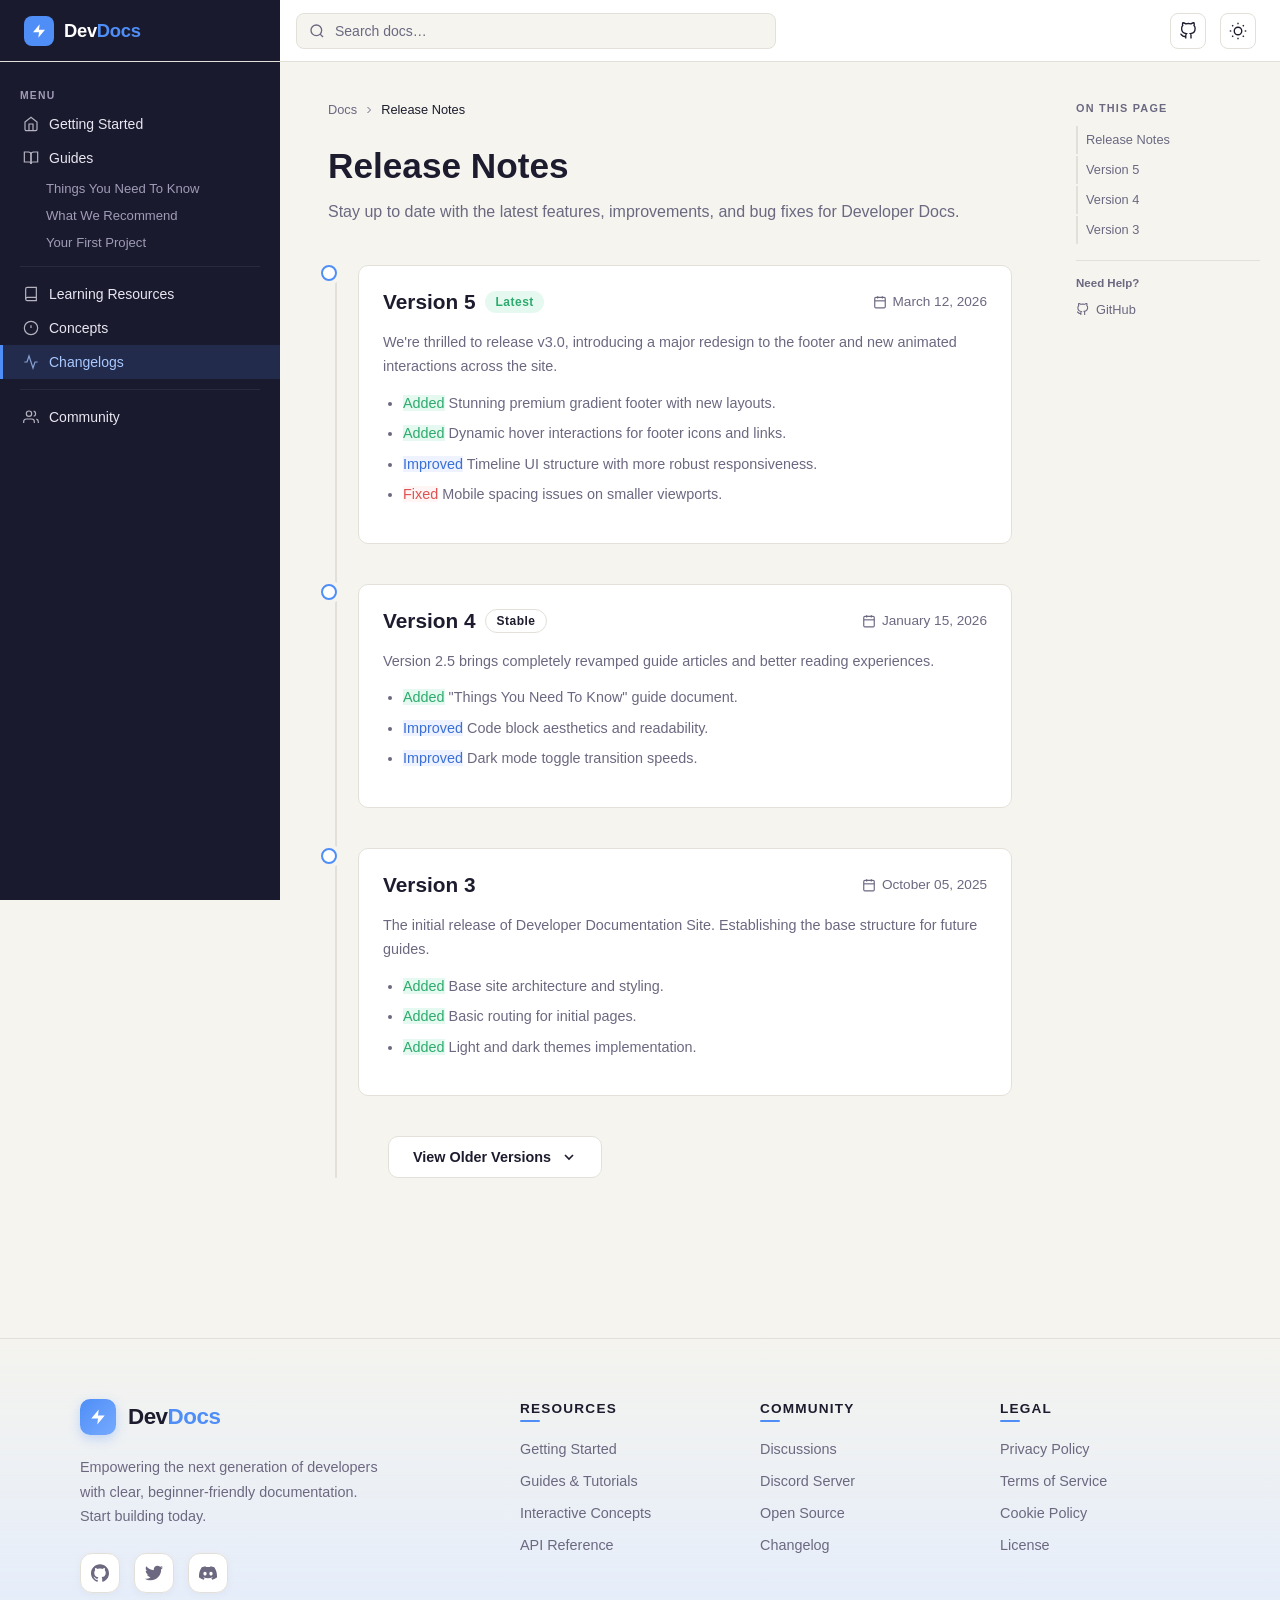
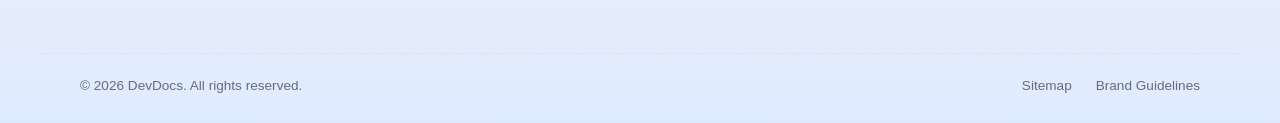
==== HTML/changelog.html @ 73772e93 "changelog, community, sitemap doen" ====
<!DOCTYPE html>
<html lang="en" data-theme="light">

<head>
  <meta charset="UTF-8" />
  <meta name="viewport" content="width=device-width, initial-scale=1.0" />
  <title>Changelogs — DevDocs</title>
  <link rel="stylesheet" href="../CSS/style.css" />
  <style>
    /* Page Specific Styles */
    .changelog-container {
      max-width: 800px;
      margin: 0 auto;
    }

    .changelog-header {
      margin-bottom: 40px;
    }

    .changelog-header h1 {
      font-family: 'Syne', sans-serif;
      font-size: 2.2rem;
      font-weight: 800;
      color: var(--text);
      line-height: 1.2;
      margin-bottom: 12px;
    }

    .changelog-header p {
      font-size: 1rem;
      color: var(--muted);
      line-height: 1.6;
    }

    .timeline {
      position: relative;
      padding-left: 30px;
      margin-top: 30px;
    }

    .timeline::before {
      content: '';
      position: absolute;
      left: 7px;
      top: 10px;
      bottom: 0;
      width: 2px;
      background: var(--border);
      border-radius: 2px;
    }

    .timeline-item {
      position: relative;
      margin-bottom: 40px;
    }

    .timeline-item:last-child {
      margin-bottom: 0;
    }

    .timeline-icon {
      position: absolute;
      left: -37px;
      top: 0;
      width: 16px;
      height: 16px;
      background: var(--surface);
      border: 2px solid var(--accent);
      border-radius: 50%;
      z-index: 1;
      display: grid;
      place-items: center;
      box-shadow: 0 0 0 4px var(--bg);
      transition: all 0.3s ease;
    }

    .timeline-item:hover .timeline-icon {
      background: var(--accent);
      box-shadow: 0 0 0 6px var(--accent-soft);
      transform: scale(1.2);
    }

    .timeline-content {
      background: var(--surface);
      border: 1px solid var(--border);
      border-radius: var(--radius);
      padding: 24px;
      position: relative;
      transition: box-shadow 0.3s ease, border-color 0.3s ease, transform 0.3s ease;
    }

    .timeline-content:hover {
      box-shadow: 0 8px 24px rgba(0, 0, 0, 0.05);
      border-color: var(--accent-soft);
      transform: translateY(-2px);
    }

    .version-header {
      display: flex;
      justify-content: space-between;
      align-items: center;
      margin-bottom: 16px;
      flex-wrap: wrap;
      gap: 12px;
    }

    .version-title {
      font-family: 'Syne', sans-serif;
      font-size: 1.3rem;
      font-weight: 700;
      color: var(--text);
      display: flex;
      align-items: center;
      gap: 10px;
    }

    .version-badge {
      font-family: 'DM Sans', sans-serif;
      background: var(--accent-soft);
      color: var(--accent);
      font-size: 0.75rem;
      font-weight: 700;
      padding: 4px 10px;
      border-radius: 20px;
      letter-spacing: 0.5px;
    }
    
    .timeline-item:first-child .version-badge {
      background: #e6f9f0;
      color: #2dab6e;
    }

    [data-theme="dark"] .timeline-item:first-child .version-badge {
      background: #0a2016;
      color: #3dbb75;
    }

    .version-date {
      font-size: 0.85rem;
      color: var(--muted);
      font-weight: 500;
      display: flex;
      align-items: center;
      gap: 6px;
    }

    .version-date svg {
      width: 14px;
      height: 14px;
      stroke: currentColor;
      fill: none;
      stroke-width: 2;
    }

    .version-body {
      color: var(--muted);
      font-size: 0.9rem;
      line-height: 1.7;
    }

    .version-body p {
      margin-bottom: 12px;
    }

    .version-body p:last-child {
      margin-bottom: 0;
    }

    .version-body ul {
      margin-left: 20px;
      margin-bottom: 12px;
    }

    .version-body li {
      margin-bottom: 6px;
    }

    /* Types of changes */
    .change-type {
      display: inline-block;
      font-size: 0.7rem;
      font-weight: 700;
      text-transform: uppercase;
      letter-spacing: 1px;
      padding: 2px 8px;
      border-radius: 4px;
      margin-right: 8px;
      vertical-align: middle;
    }

    .change-added { background: #e6f9f0; color: #2dab6e; }
    .change-fixed { background: #fff5f5; color: #e05252; }
    .change-improved { background: #eef3ff; color: #3a6fd8; }

    [data-theme="dark"] .change-added { background: #0a2016; color: #3dbb75; }
    [data-theme="dark"] .change-fixed { background: #2a0a0a; color: #e05252; }
    [data-theme="dark"] .change-improved { background: #0a152a; color: #5a8fee; }

    /* Hidden items */
    .hidden-versions {
      display: none;
    }

    .hidden-versions.expanded {
      display: block;
      animation: fadeInDown 0.4s ease forwards;
    }

    @keyframes fadeInDown {
      from { opacity: 0; transform: translateY(-10px); }
      to { opacity: 1; transform: translateY(0); }
    }

    .view-more-container {
      margin-top: 40px;
      margin-left: 30px;
      position: relative;
    }

    .view-more-container::before {
      content: '';
      position: absolute;
      left: -23px;
      top: 0;
      bottom: 50%;
      width: 2px;
      background: dashed 2px var(--border);
      z-index: 0;
    }

    .view-more-btn {
      background: var(--surface);
      border: 1px solid var(--border);
      color: var(--text);
      font-family: 'Syne', sans-serif;
      font-size: 0.9rem;
      font-weight: 700;
      padding: 12px 24px;
      border-radius: var(--radius);
      cursor: pointer;
      display: flex;
      align-items: center;
      gap: 10px;
      transition: all 0.2s ease;
      position: relative;
      z-index: 1;
    }

    .view-more-btn:hover {
      background: var(--accent-soft);
      border-color: var(--accent);
      color: var(--accent);
    }

    .view-more-btn svg {
      width: 16px;
      height: 16px;
      stroke: currentColor;
      fill: none;
      stroke-width: 2.5;
      transition: transform 0.3s ease;
    }

    .view-more-btn.expanded svg {
      transform: rotate(180deg);
    }
  </style>
</head>

<body>

  <!-- Header -->
  <header>
    <div class="logo-area">
      <div class="logo-icon">
        <svg viewBox="0 0 24 24">
          <path d="M13 2L3 14h9l-1 8 10-12h-9l1-8z" />
        </svg>
      </div>
      <span class="logo-text">Dev<span>Docs</span></span>
    </div>

    <div class="search-wrap">
      <svg viewBox="0 0 24 24" stroke-width="2">
        <circle cx="11" cy="11" r="8" />
        <path d="m21 21-4.35-4.35" />
      </svg>
      <input type="text" placeholder="Search docs…" aria-label="Search documentation" />
    </div>

    <nav class="nav-icons">
      <button class="hamburger" id="hamburger" aria-label="Toggle menu">
        <svg viewBox="0 0 24 24">
          <line x1="3" y1="6" x2="21" y2="6" />
          <line x1="3" y1="12" x2="21" y2="12" />
          <line x1="3" y1="18" x2="21" y2="18" />
        </svg>
      </button>

      <a href="https://github.com/GautamAdhish/Developers-Documentation-Site" aria-label="GitHub" target="_blank">
        <svg viewBox="0 0 24 24">
          <path
            d="M9 19c-5 1.5-5-2.5-7-3m14 6v-3.87a3.37 3.37 0 0 0-.94-2.61c3.14-.35 6.44-1.54 6.44-7A5.44 5.44 0 0 0 20 4.77 5.07 5.07 0 0 0 19.91 1S18.73.65 16 2.48a13.38 13.38 0 0 0-7 0C6.27.65 5.09 1 5.09 1A5.07 5.07 0 0 0 5 4.77a5.44 5.44 0 0 0-1.5 3.78c0 5.42 3.3 6.61 6.44 7A3.37 3.37 0 0 0 9 18.13V22" />
        </svg>
      </a>
      <button id="theme-toggle" aria-label="Toggle dark mode">
        <svg id="icon-sun" viewBox="0 0 24 24">
          <circle cx="12" cy="12" r="5" />
          <line x1="12" y1="1" x2="12" y2="3" />
          <line x1="12" y1="21" x2="12" y2="23" />
          <line x1="4.22" y1="4.22" x2="5.64" y2="5.64" />
          <line x1="18.36" y1="18.36" x2="19.78" y2="19.78" />
          <line x1="1" y1="12" x2="3" y2="12" />
          <line x1="21" y1="12" x2="23" y2="12" />
          <line x1="4.22" y1="19.78" x2="5.64" y2="18.36" />
          <line x1="18.36" y1="5.64" x2="19.78" y2="4.22" />
        </svg>
        <svg id="icon-moon" viewBox="0 0 24 24">
          <path d="M21 12.79A9 9 0 1 1 11.21 3 7 7 0 0 0 21 12.79z" />
        </svg>
      </button>
    </nav>
  </header>

  <!-- Shell -->
  <div class="shell">

    <!-- Left Sidebar -->
    <aside class="left">
      <div class="nav-section">
        <div class="nav-label">Menu</div>

        <a href="../index.html" class="nav-item">
          <svg viewBox="0 0 24 24">
            <path d="M3 9l9-7 9 7v11a2 2 0 0 1-2 2H5a2 2 0 0 1-2-2z" />
            <polyline points="9 22 9 12 15 12 15 22" />
          </svg>
          Getting Started
        </a>

        <a href="#" class="nav-item">
          <svg viewBox="0 0 24 24">
            <path d="M2 3h6a4 4 0 0 1 4 4v14a3 3 0 0 0-3-3H2z" />
            <path d="M22 3h-6a4 4 0 0 0-4 4v14a3 3 0 0 1 3-3h7z" />
          </svg>
          Guides
        </a>
        <div class="nav-sub">
          <a href="things-you-need-to-know.html" class="nav-item">Things You Need To Know</a>
          <a href="what-we-recommend.html" class="nav-item">What We Recommend</a>
          <a href="your-first-project.html" class="nav-item">Your First Project</a>
        </div>

        <div class="nav-divider"></div>

        <a href="#" class="nav-item">
          <svg viewBox="0 0 24 24">
            <path d="M4 19.5A2.5 2.5 0 0 1 6.5 17H20" />
            <path d="M6.5 2H20v20H6.5A2.5 2.5 0 0 1 4 19.5v-15A2.5 2.5 0 0 1 6.5 2z" />
          </svg>
          Learning Resources
        </a>

        <a href="#" class="nav-item">
          <svg viewBox="0 0 24 24">
            <circle cx="12" cy="12" r="10" />
            <line x1="12" y1="8" x2="12" y2="12" />
            <line x1="12" y1="16" x2="12.01" y2="16" />
          </svg>
          Concepts
        </a>

        <a href="changelog.html" class="nav-item active">
          <svg viewBox="0 0 24 24">
            <polyline points="22 12 18 12 15 21 9 3 6 12 2 12" />
          </svg>
          Changelogs
        </a>

        <div class="nav-divider"></div>

        <a href="community.html" class="nav-item">
          <svg viewBox="0 0 24 24">
            <path d="M17 21v-2a4 4 0 0 0-4-4H5a4 4 0 0 0-4 4v2" />
            <circle cx="9" cy="7" r="4" />
            <path d="M23 21v-2a4 4 0 0 0-3-3.87" />
            <path d="M16 3.13a4 4 0 0 1 0 7.75" />
          </svg>
          Community
        </a>
      </div>
    </aside>

    <!-- Main Content -->
    <main>

      <div class="changelog-container">
        <!-- Breadcrumb -->
        <div class="breadcrumb">
          Docs
          <svg viewBox="0 0 24 24">
            <polyline points="9 18 15 12 9 6" />
          </svg>
          <span>Release Notes</span>
        </div>

        <div class="changelog-header" id="release-notes">
          <h1>Release Notes</h1>
          <p>Stay up to date with the latest features, improvements, and bug fixes for Developer Docs.</p>
        </div>

        <div class="timeline">
          <!-- Version 5 -->
          <div class="timeline-item" id="v5">
            <div class="timeline-icon"></div>
            <div class="timeline-content">
              <div class="version-header">
                <div class="version-title">
                  Version 5
                  <span class="version-badge">Latest</span>
                </div>
                <div class="version-date">
                  <svg viewBox="0 0 24 24">
                    <rect x="3" y="4" width="18" height="18" rx="2" ry="2" />
                    <line x1="16" y1="2" x2="16" y2="6" />
                    <line x1="8" y1="2" x2="8" y2="6" />
                    <line x1="3" y1="10" x2="21" y2="10" />
                  </svg>
                  March 12, 2026
                </div>
              </div>
              <div class="version-body">
                <p>We're thrilled to release v3.0, introducing a major redesign to the footer and new animated interactions across the site.</p>
                <ul>
                  <li><span class="change-added">Added</span> Stunning premium gradient footer with new layouts.</li>
                  <li><span class="change-added">Added</span> Dynamic hover interactions for footer icons and links.</li>
                  <li><span class="change-improved">Improved</span> Timeline UI structure with more robust responsiveness.</li>
                  <li><span class="change-fixed">Fixed</span> Mobile spacing issues on smaller viewports.</li>
                </ul>
              </div>
            </div>
          </div>

          <!-- Version 4 -->
          <div class="timeline-item" id="v4">
            <div class="timeline-icon"></div>
            <div class="timeline-content">
              <div class="version-header">
                <div class="version-title">
                  Version 4
                  <span class="version-badge" style="background:var(--surface); border:1px solid var(--border); color:var(--text);">Stable</span>
                </div>
                <div class="version-date">
                  <svg viewBox="0 0 24 24">
                    <rect x="3" y="4" width="18" height="18" rx="2" ry="2" />
                    <line x1="16" y1="2" x2="16" y2="6" />
                    <line x1="8" y1="2" x2="8" y2="6" />
                    <line x1="3" y1="10" x2="21" y2="10" />
                  </svg>
                  January 15, 2026
                </div>
              </div>
              <div class="version-body">
                <p>Version 2.5 brings completely revamped guide articles and better reading experiences.</p>
                <ul>
                  <li><span class="change-added">Added</span> "Things You Need To Know" guide document.</li>
                  <li><span class="change-improved">Improved</span> Code block aesthetics and readability.</li>
                  <li><span class="change-improved">Improved</span> Dark mode toggle transition speeds.</li>
                </ul>
              </div>
            </div>
          </div>

          <!-- Version 3 -->
          <div class="timeline-item" id="v3">
            <div class="timeline-icon"></div>
            <div class="timeline-content">
              <div class="version-header">
                <div class="version-title">
                  Version 3
                </div>
                <div class="version-date">
                  <svg viewBox="0 0 24 24">
                    <rect x="3" y="4" width="18" height="18" rx="2" ry="2" />
                    <line x1="16" y1="2" x2="16" y2="6" />
                    <line x1="8" y1="2" x2="8" y2="6" />
                    <line x1="3" y1="10" x2="21" y2="10" />
                  </svg>
                  October 05, 2025
                </div>
              </div>
              <div class="version-body">
                <p>The initial release of Developer Documentation Site. Establishing the base structure for future guides.</p>
                <ul>
                  <li><span class="change-added">Added</span> Base site architecture and styling.</li>
                  <li><span class="change-added">Added</span> Basic routing for initial pages.</li>
                  <li><span class="change-added">Added</span> Light and dark themes implementation.</li>
                </ul>
              </div>
            </div>
          </div>

          <!-- Hidden Older Versions -->
          <div class="hidden-versions" id="hidden-versions">
            
            <!-- Version 2 -->
            <div class="timeline-item" id="v2">
              <div class="timeline-icon"></div>
              <div class="timeline-content">
                <div class="version-header">
                  <div class="version-title">
                    Version 2
                  </div>
                  <div class="version-date">
                    <svg viewBox="0 0 24 24">
                      <rect x="3" y="4" width="18" height="18" rx="2" ry="2" />
                      <line x1="16" y1="2" x2="16" y2="6" />
                      <line x1="8" y1="2" x2="8" y2="6" />
                      <line x1="3" y1="10" x2="21" y2="10" />
                    </svg>
                    August 20, 2025
                  </div>
                </div>
                <div class="version-body">
                  <p>Closed beta release available to select testers.</p>
                  <ul>
                    <li><span class="change-added">Added</span> Prototype sidebar UI.</li>
                    <li><span class="change-fixed">Fixed</span> Cross-browser compatibility issues.</li>
                  </ul>
                </div>
              </div>
            </div>

            <!-- Version 1 -->
            <div class="timeline-item" id="v1">
              <div class="timeline-icon"></div>
              <div class="timeline-content">
                <div class="version-header">
                  <div class="version-title">
                    Version 1
                  </div>
                  <div class="version-date">
                    <svg viewBox="0 0 24 24">
                      <rect x="3" y="4" width="18" height="18" rx="2" ry="2" />
                      <line x1="16" y1="2" x2="16" y2="6" />
                      <line x1="8" y1="2" x2="8" y2="6" />
                      <line x1="3" y1="10" x2="21" y2="10" />
                    </svg>
                    July 01, 2025
                  </div>
                </div>
                <div class="version-body">
                  <p>Initial proof of concept.</p>
                  <ul>
                    <li><span class="change-added">Added</span> Mockup screens and UI skeleton.</li>
                  </ul>
                </div>
              </div>
            </div>

          </div>

          <!-- View More Button -->
          <div class="view-more-container">
            <button class="view-more-btn" id="view-more-btn">
              View Older Versions
              <svg viewBox="0 0 24 24">
                <polyline points="6 9 12 15 18 9" />
              </svg>
            </button>
          </div>

        </div>
      </div>


    </main>

    <!-- Right Sidebar -->
    <aside class="right">
      <div class="toc-title">On This Page</div>
      <ul class="toc-list">
        <li><a href="#release-notes" class="active">Release Notes</a></li>
        <li><a href="#v5">Version 5</a></li>
        <li><a href="#v4">Version 4</a></li>
        <li><a href="#v3">Version 3</a></li>
      </ul>

      <div class="toc-divider"></div>

      <div class="toc-extra-title">Need Help?</div>
      <a href="https://github.com/GautamAdhish/Developers-Documentation-Site" class="toc-extra-link" target="_blank">
        <svg viewBox="0 0 24 24">
          <path
            d="M9 19c-5 1.5-5-2.5-7-3m14 6v-3.87a3.37 3.37 0 0 0-.94-2.61c3.14-.35 6.44-1.54 6.44-7A5.44 5.44 0 0 0 20 4.77 5.07 5.07 0 0 0 19.91 1S18.73.65 16 2.48a13.38 13.38 0 0 0-7 0C6.27.65 5.09 1 5.09 1A5.07 5.07 0 0 0 5 4.77a5.44 5.44 0 0 0-1.5 3.78c0 5.42 3.3 6.61 6.44 7A3.37 3.37 0 0 0 9 18.13V22" />
        </svg>
        GitHub
      </a>
    </aside>

  </div><!-- end shell -->

  <!-- Premium Footer -->
  <footer class="premium-footer">
    <div class="footer-top">
      <div class="footer-brand">
        <div class="footer-brand-header">
          <div class="logo-icon">
            <svg viewBox="0 0 24 24">
              <path d="M13 2L3 14h9l-1 8 10-12h-9l1-8z" />
            </svg>
          </div>
          <span class="brand-name">Dev<span>Docs</span></span>
        </div>
        <p>Empowering the next generation of developers with clear, beginner-friendly documentation. Start building today.</p>
        <div class="footer-socials">
          <a href="https://github.com/GautamAdhish/Developers-Documentation-Site" aria-label="GitHub" target="_blank">
            <svg viewBox="0 0 24 24">
              <path d="M12 .297c-6.63 0-12 5.373-12 12 0 5.303 3.438 9.8 8.205 11.385.6.113.82-.258.82-.577 0-.285-.01-1.04-.015-2.04-3.338.724-4.042-1.61-4.042-1.61C4.422 18.07 3.633 17.7 3.633 17.7c-1.087-.744.084-.729.084-.729 1.205.084 1.838 1.236 1.838 1.236 1.07 1.835 2.809 1.305 3.495.998.108-.776.417-1.305.76-1.605-2.665-.3-5.466-1.332-5.466-5.93 0-1.31.465-2.38 1.235-3.22-.135-.303-.54-1.523.105-3.176 0 0 1.005-.322 3.3 1.23.96-.267 1.98-.399 3-.405 1.02.006 2.04.138 3 .405 2.28-1.552 3.285-1.23 3.285-1.23.645 1.653.24 2.873.12 3.176.765.84 1.23 1.91 1.23 3.22 0 4.61-2.805 5.625-5.475 5.92.42.36.81 1.096.81 2.22 0 1.606-.015 2.896-.015 3.286 0 .315.21.69.825.57C20.565 22.092 24 17.592 24 12.297c0-6.627-5.373-12-12-12"></path>
            </svg>
          </a>
          <a href="#" aria-label="Twitter">
            <svg viewBox="0 0 24 24">
              <path d="M23.954 4.569c-.885.389-1.83.654-2.825.775 1.014-.611 1.794-1.574 2.163-2.723-.951.555-2.005.959-3.127 1.184-.896-.959-2.173-1.559-3.591-1.559-2.717 0-4.92 2.203-4.92 4.917 0 .39.045.765.127 1.124C7.691 8.094 4.066 6.13 1.64 3.161c-.427.722-.666 1.561-.666 2.475 0 1.71.87 3.213 2.188 4.096-.807-.026-1.566-.248-2.228-.616v.061c0 2.385 1.693 4.374 3.946 4.827-.413.111-.849.171-1.296.171-.314 0-.615-.03-.916-.086.631 1.953 2.445 3.377 4.604 3.417-1.68 1.319-3.809 2.105-6.102 2.105-.39 0-.779-.023-1.17-.067 2.189 1.394 4.768 2.209 7.557 2.209 9.054 0 13.999-7.496 13.999-13.986 0-.209 0-.42-.015-.63.961-.689 1.8-1.56 2.46-2.548l-.047-.02z"></path>
            </svg>
          </a>
          <a href="#" aria-label="Discord">
            <svg viewBox="0 0 24 24">
              <path d="M20.317 4.37a19.791 19.791 0 0 0-4.885-1.515.074.074 0 0 0-.079.037c-.21.375-.444.864-.608 1.25a18.27 18.27 0 0 0-5.487 0 12.64 12.64 0 0 0-.617-1.25.077.077 0 0 0-.079-.037A19.736 19.736 0 0 0 3.677 4.37a.07.07 0 0 0-.032.027C.533 9.046-.32 13.58.099 18.057a.082.082 0 0 0 .031.057 19.9 19.9 0 0 0 5.993 3.03.078.078 0 0 0 .084-.028 14.09 14.09 0 0 0 1.226-1.994.076.076 0 0 0-.041-.106 13.107 13.107 0 0 1-1.872-.892.077.077 0 0 1-.008-.128 10.2 10.2 0 0 0 .372-.292.074.074 0 0 1 .077-.01c3.928 1.793 8.18 1.793 12.062 0a.074.074 0 0 1 .078.01c.12.098.246.198.373.292a.077.077 0 0 1-.006.127 12.299 12.299 0 0 1-1.873.892.077.077 0 0 0-.041.107c.36.698.772 1.362 1.225 1.993a.076.076 0 0 0 .084.028 19.839 19.839 0 0 0 6.002-3.03.077.077 0 0 0 .032-.054c.5-5.177-.838-9.674-3.549-13.66a.061.061 0 0 0-.031-.028zM8.02 15.33c-1.183 0-2.157-1.085-2.157-2.419 0-1.333.956-2.419 2.157-2.419 1.21 0 2.176 1.096 2.157 2.42 0 1.333-.956 2.418-2.157 2.418zm7.975 0c-1.183 0-2.157-1.085-2.157-2.419 0-1.333.955-2.419 2.157-2.419 1.21 0 2.176 1.096 2.157 2.42 0 1.333-.946 2.418-2.157 2.418z"></path>
            </svg>
          </a>
        </div>
      </div>
      
      <div class="footer-column">
        <h4 class="footer-heading">Resources</h4>
        <ul>
          <li><a href="#">Getting Started</a></li>
          <li><a href="#">Guides &amp; Tutorials</a></li>
          <li><a href="#">Interactive Concepts</a></li>
          <li><a href="#">API Reference</a></li>
        </ul>
      </div>
      
      <div class="footer-column">
        <h4 class="footer-heading">Community</h4>
        <ul>
          <li><a href="#">Discussions</a></li>
          <li><a href="#">Discord Server</a></li>
          <li><a href="#">Open Source</a></li>
          <li><a href="#">Changelog</a></li>
        </ul>
      </div>
      
      <div class="footer-column">
        <h4 class="footer-heading">Legal</h4>
        <ul>
          <li><a href="#">Privacy Policy</a></li>
          <li><a href="#">Terms of Service</a></li>
          <li><a href="#">Cookie Policy</a></li>
          <li><a href="#">License</a></li>
        </ul>
      </div>
    </div>
    
    <div class="footer-bottom">
      <p>&copy; 2026 DevDocs. All rights reserved.</p>
      <div class="footer-bottom-links">
        <a href="sitemap.html">Sitemap</a>
        <a href="#">Brand Guidelines</a>
      </div>
    </div>
  </footer>

  <div class="sidebar-overlay" id="sidebar-overlay"></div>

  <script>
    const toggle = document.getElementById('theme-toggle');
    const html = document.documentElement;

    // Load saved preference
    const saved = localStorage.getItem('devdocs-theme');
    if (saved) html.setAttribute('data-theme', saved);

    toggle.addEventListener('click', () => {
      const current = html.getAttribute('data-theme');
      const next = current === 'dark' ? 'light' : 'dark';
      html.setAttribute('data-theme', next);
      localStorage.setItem('devdocs-theme', next);
    });

    // Hamburger sidebar toggle
    const hamburger = document.getElementById('hamburger');
    const sidebar = document.querySelector('aside.left');
    const overlay = document.getElementById('sidebar-overlay');

    hamburger.addEventListener('click', () => {
      sidebar.classList.toggle('open');
      overlay.classList.toggle('active');
    });

    overlay.addEventListener('click', () => {
      sidebar.classList.remove('open');
      overlay.classList.remove('active');
    });

    // View more toggle for changelog
    const viewMoreBtn = document.getElementById('view-more-btn');
    const hiddenVersions = document.getElementById('hidden-versions');

    if (viewMoreBtn && hiddenVersions) {
      viewMoreBtn.addEventListener('click', () => {
        const isExpanded = hiddenVersions.classList.contains('expanded');
        
        if (isExpanded) {
          hiddenVersions.classList.remove('expanded');
          viewMoreBtn.classList.remove('expanded');
          viewMoreBtn.innerHTML = `
            View Older Versions
            <svg viewBox="0 0 24 24">
              <polyline points="6 9 12 15 18 9" />
            </svg>
          `;
        } else {
          hiddenVersions.classList.add('expanded');
          viewMoreBtn.classList.add('expanded');
          viewMoreBtn.innerHTML = `
            Hide Older Versions
            <svg viewBox="0 0 24 24">
              <polyline points="6 9 12 15 18 9" />
            </svg>
          `;
        }
      });
    }

    // Active TOC on scroll
    const sections = document.querySelectorAll('.timeline-item, #release-notes');
    const tocLinks = document.querySelectorAll('.toc-list a');

    function setActiveLink() {
      let currentId = '';

      sections.forEach(section => {
        const sectionTop = section.getBoundingClientRect().top;
        if (sectionTop <= 150) {
          currentId = section.getAttribute('id');
        }
      });

      tocLinks.forEach(link => {
        link.classList.remove('active');
        if (link.getAttribute('href') === `#${currentId}`) {
          link.classList.add('active');
        }
      });
    }

    window.addEventListener('scroll', setActiveLink);
    window.addEventListener('load', setActiveLink);
  </script>

</body>

</html>
---- CSS/style.css ----
/* Reset */
*, *::before, *::after { 
  box-sizing: border-box; margin: 0; padding: 0; 
}

/*-- Light Theme (default) --*/
:root {
  --bg:          #f5f4ef;
  --surface:     #ffffff;
  --sidebar-bg:  #1a1a2e;
  --sidebar-txt: #e8e6f0;
  --sidebar-sub: #a09bb8;
  --accent:      #4f8ef7;
  --accent-soft: #deeaff;
  --accent2:     #f7924f;
  --text:        #1c1c2e;
  --muted:       #6b6880;
  --border:      #e2e0d8;
  --tag-bg:      #eef3ff;
  --tag-txt:     #3a6fd8;
  --radius:      10px;
  --sidebar-w:   280px;
  --right-w:     220px;

  /* theme toggle icon visibility */
  --icon-sun:    block;
  --icon-moon:   none;
}

/* Dark Theme */
[data-theme="dark"] {
  --bg:          #0f0f1a;
  --surface:     #1a1a2e;
  --sidebar-bg:  #0d0d1a;
  --sidebar-txt: #e8e6f0;
  --sidebar-sub: #7a7595;
  --accent:      #4f8ef7;
  --accent-soft: #1a2a4a;
  --accent2:     #f7924f;
  --text:        #e8e6f0;
  --muted:       #8a87a0;
  --border:      #2a2a42;
  --tag-bg:      #1a2a4a;
  --tag-txt:     #7ab0ff;

  --icon-sun:    none;
  --icon-moon:   block;
}

/* Base */
html { 
  scroll-behavior: smooth; 
}

body {
  font-family: 'DM Sans', sans-serif;
  background: var(--bg);
  color: var(--text);
  min-height: 100vh;
  display: flex;
  flex-direction: column;
  transition: background 0.25s, color 0.25s;
}

/* Header */
header {
  position: sticky;
  top: 0;
  z-index: 100;
  background: var(--surface);
  border-bottom: 1px solid var(--border);
  display: grid;
  grid-template-columns: var(--sidebar-w) 1fr auto;
  align-items: center;
  gap: 16px;
  padding: 0 24px 0 0;
  height: 62px;
  transition: background 0.25s, border-color 0.25s;
}

.logo-area {
  background: var(--sidebar-bg);
  height: 100%;
  display: flex;
  align-items: center;
  padding: 0 24px;
  gap: 10px;
  transition: background 0.25s;
}

.logo-icon {
  width: 30px;
  height: 30px;
  background: var(--accent);
  border-radius: 8px;
  display: grid;
  place-items: center;
}

.logo-icon svg { 
  width: 16px; height: 16px; fill: white; 
}

.logo-text {
  font-family: 'Syne', sans-serif;
  font-weight: 800;
  font-size: 1.15rem;
  color: white;
  letter-spacing: -0.3px;
}

.logo-text span { 
  color: var(--accent); 
}

/* Search */
.search-wrap {
  position: relative;
  max-width: 480px;
}

.search-wrap svg {
  position: absolute;
  left: 13px;
  top: 50%;
  transform: translateY(-50%);
  width: 16px;
  height: 16px;
  stroke: var(--muted);
  fill: none;
}

.search-wrap input {
  width: 100%;
  padding: 9px 16px 9px 38px;
  border: 1.5px solid var(--border);
  border-radius: 8px;
  font-family: 'DM Sans', sans-serif;
  font-size: 0.875rem;
  background: var(--bg);
  color: var(--text);
  outline: none;
  transition: border-color 0.2s, background 0.25s, color 0.25s;
}

.search-wrap input:focus  { 
  border-color: var(--accent); 
  background: var(--surface); 
}

.search-wrap input::placeholder { 
  color: var(--muted); 
}

/* Nav icons */
.nav-icons {
  display: flex;
  align-items: center;
  gap: 14px;
}

.nav-icons a {
  display: grid;
  place-items: center;
  width: 36px;
  height: 36px;
  border-radius: 8px;
  border: 1.5px solid var(--border);
  color: var(--text);
  text-decoration: none;
  transition: background 0.2s, border-color 0.2s;
  cursor: pointer;
  background: transparent;
}

.nav-icons a:hover { 
  background: var(--accent-soft); 
  border-color: var(--accent); 
}
.nav-icons svg { 
  width: 18px; 
  height: 18px; 
  fill: none; stroke: 
  currentColor; stroke-width: 1.8; 
}

/* Theme toggle button */
#theme-toggle {
  display: grid;
  place-items: center;
  width: 36px;
  height: 36px;
  border-radius: 8px;
  border: 1.5px solid var(--border);
  color: var(--text);
  background: transparent;
  cursor: pointer;
  transition: background 0.2s, border-color 0.2s;
  padding: 0;
}

#theme-toggle:hover { 
  background: var(--accent-soft); border-color: var(--accent); 
}
#theme-toggle svg   { 
  width: 18px; 
  height: 18px; 
  fill: none; 
  stroke: currentColor; 
  stroke-width: 1.8;
 }

#icon-sun  { 
  display: var(--icon-sun); 
}

#icon-moon { 
  display: var(--icon-moon); 
}

/* Layout Shell */
.shell {
  display: grid;
  grid-template-columns: var(--sidebar-w) 1fr var(--right-w);
  flex: 1;
  min-height: 0;
}

/* Left Sidebar */
aside.left {
  background: var(--sidebar-bg);
  min-height: calc(100vh - 62px);
  padding: 28px 0;
  position: sticky;
  top: 62px;
  height: calc(100vh - 62px);
  overflow-y: auto;
  transition: background 0.25s;
}

aside.left::-webkit-scrollbar { 
  width: 4px; 
}

aside.left::-webkit-scrollbar-thumb { 
  background: #3a3a5c; border-radius: 4px; 
}

.nav-section { 
  margin-bottom: 8px; 
}

.nav-label {
  font-family: 'Syne', sans-serif;
  font-size: 0.65rem;
  font-weight: 700;
  letter-spacing: 1.2px;
  text-transform: uppercase;
  color: var(--sidebar-sub);
  padding: 0 20px 6px;
}

.nav-item {
  display: flex;
  align-items: center;
  gap: 10px;
  padding: 9px 20px;
  color: var(--sidebar-txt);
  text-decoration: none;
  font-size: 0.875rem;
  font-weight: 400;
  border-left: 3px solid transparent;
  transition: background 0.15s, border-color 0.15s, color 0.15s;
}

.nav-item:hover {
  background: rgba(255,255,255,0.06);
  color: white;
}

.nav-item.active {
  background: rgba(79,142,247,0.15);
  border-left-color: var(--accent);
  color: #a8c8ff;
  font-weight: 500;
}

.nav-item svg {
  width: 16px;
  height: 16px;
  stroke: currentColor;
  fill: none;
  stroke-width: 1.8;
  flex-shrink: 0;
  opacity: 0.75;
}

.nav-sub { 
  padding-left: 46px; 
}

.nav-sub .nav-item {
  font-size: 0.82rem;
  color: var(--sidebar-sub);
  padding: 6px 20px 6px 0;
  border-left: none;
}

.nav-sub .nav-item:hover  { 
  color: var(--sidebar-txt); 
  background: none; 
}

.nav-sub .nav-item.active { 
  color: var(--accent); 
  background: none; 
  font-weight: 500; 
}

.nav-divider {
  height: 1px;
  background: rgba(255,255,255,0.07);
  margin: 10px 20px;
}

/* Main Content */
main {
  padding: 40px 48px 80px;
  min-width: 0;
}

.breadcrumb {
  display: flex;
  align-items: center;
  gap: 6px;
  font-size: 0.8rem;
  color: var(--muted);
  margin-bottom: 28px;
}

.breadcrumb span { 
  color: var(--text); 
  font-weight: 500; 
}

.breadcrumb svg  { 
  width: 12px; 
  height: 12px; 
  stroke: currentColor; 
  fill: none; 
  stroke-width: 2; 
}

/* Content blocks */
.content-block {
  background: var(--surface);
  border: 1px solid var(--border);
  border-radius: var(--radius);
  padding: 24px 28px;
  margin-bottom: 12px;
  transition: box-shadow 0.2s, background 0.25s, border-color 0.25s;
}

.content-block:hover { 
  box-shadow: 0 4px 20px rgba(0,0,0,0.08); 
}

.block-header {
  display: flex;
  align-items: center;
  gap: 12px;
  margin-bottom: 14px;
}

.block-icon {
  width: 38px;
  height: 38px;
  border-radius: 9px;
  display: grid;
  place-items: center;
  flex-shrink: 0;
}

.block-icon svg { 
  width: 18px; 
  height: 18px; 
  stroke: currentColor; 
  fill: none; 
  stroke-width: 1.8; 
}

.icon-blue   { 
  background: var(--accent-soft); 
  color: var(--accent); 
}
.icon-orange { 
  background: #fff0e6; 
  color: var(--accent2); 
}

.icon-green  { 
  background: #e6f9f0; 
  color: #2dab6e; 
}

 /* [] denote attribute selector which selects any attribute with the name "dark" */
[data-theme="dark"] .icon-orange { 
  background: #2a1a0a; 
} 
[data-theme="dark"] .icon-green  { 
  background: #0a2016; 
}

.block-title {
  font-family: 'Syne', sans-serif;
  font-size: 1.05rem;
  font-weight: 700;
  color: var(--text);
}

.block-body {
  font-size: 0.875rem;
  line-height: 1.75;
  color: var(--muted);
}

.block-body p + p { margin-top: 10px; }

.block-tags {
  display: flex;
  flex-wrap: wrap;
  gap: 6px;
  margin-top: 16px;
}

.tag {
  font-size: 0.75rem;
  font-weight: 500;
  padding: 3px 10px;
  border-radius: 20px;
  background: var(--tag-bg);
  color: var(--tag-txt);
  transition: background 0.25s, color 0.25s;
}

.tag.green  { background: #e6f9f0; color: #1d8a55; }
.tag.orange { background: #fff0e6; color: #c06820; }

[data-theme="dark"] .tag.green  { 
  background: #0a2016; color: #3dbb75; 
}

[data-theme="dark"] .tag.orange { 
  background: #2a1a0a; color: #e8924f; 
}

.block-link {
  display: inline-flex;
  align-items: center;
  gap: 6px;
  margin-top: 16px;
  font-size: 0.82rem;
  font-weight: 600;
  color: var(--accent);
  text-decoration: none;
  transition: gap 0.15s;
}

.block-link:hover { 
  gap: 10px; 
}

.block-link svg { 
  width: 14px; 
  height: 14px; 
  stroke: currentColor; 
  fill: none; 
  stroke-width: 2.5; 
}

/* Hero */
.hero {
  background: var(--accent-soft);
  border: 1px solid var(--border);
  border-left: 4px solid var(--accent);
  border-radius: var(--radius);
  padding: 28px 32px;
  margin-bottom: 32px;
  transition: background 0.25s, border-color 0.25s;
}

[data-theme="dark"] .hero {
  background: #1a2a4a;
}

.hero-eyebrow {
  font-size: 0.72rem;
  font-weight: 600;
  letter-spacing: 1.2px;
  text-transform: uppercase;
  color: var(--accent);
  margin-bottom: 10px;
}

.hero h1 {
  font-family: 'Syne', sans-serif;
  font-size: 1.5rem;
  font-weight: 700;
  color: var(--text);
  line-height: 1.3;
  margin-bottom: 10px;
}

.hero p {
  font-size: 0.875rem;
  color: var(--muted);
  line-height: 1.7;
  max-width: 520px;
}

.hero-cta {
  display: inline-flex;
  align-items: center;
  gap: 8px;
  margin-top: 18px;
  background: var(--accent);
  color: white;
  padding: 9px 18px;
  border-radius: 8px;
  font-size: 0.85rem;
  font-weight: 600;
  text-decoration: none;
  transition: background 0.2s;
}

.hero-cta:hover { 
  background: #3a7ae8; 
}

.hero-cta svg   { 
  width: 14px; 
  height: 14px; 
  stroke: currentColor; 
  fill: none; 
  stroke-width: 2.5; 
}

/* Section headings */
.section-heading {
  font-family: 'Syne', sans-serif;
  font-size: 0.7rem;
  font-weight: 700;
  letter-spacing: 1.3px;
  text-transform: uppercase;
  color: var(--muted);
  margin-bottom: 14px;
  margin-top: 32px;
}

.section-heading:first-of-type { 
  margin-top: 0; 
}

/* Right Sidebar */
aside.right {
  padding: 40px 20px 40px 16px;
  position: sticky;
  top: 62px;
  height: calc(100vh - 62px);
  overflow-y: auto;
}

aside.right::-webkit-scrollbar {
   width: 4px; 
}

aside.right::-webkit-scrollbar-thumb { 
  background: var(--border); 
  border-radius: 4px; 
}

.toc-title {
  font-family: 'Syne', sans-serif;
  font-size: 0.68rem;
  font-weight: 700;
  letter-spacing: 1.2px;
  text-transform: uppercase;
  color: var(--muted);
  margin-bottom: 12px;
}

.toc-list { 
  list-style: none; 
}

.toc-list li + li { 
  margin-top: 2px; 
}

.toc-list a {
  display: block;
  font-size: 0.8rem;
  color: var(--muted);
  text-decoration: none;
  padding: 5px 8px;
  border-left: 2px solid var(--border);
  transition: color 0.15s, border-color 0.15s;
  line-height: 1.4;
}

.toc-list a:hover  { 
  color: var(--accent); 
  border-left-color: var(--accent); 
}

.toc-list a.active { 
  color: var(--accent); 
  border-left-color: var(--accent); 
  font-weight: 500; 
}

.toc-divider { 
  height: 1px; 
  background: var(--border); 
  margin: 16px 0; 
  transition: background 0.25s; 
}

.toc-extra-title {
  font-size: 0.72rem;
  font-weight: 600;
  color: var(--muted);
  margin-bottom: 8px;
}

.toc-extra-link {
  display: flex;
  align-items: center;
  gap: 7px;
  font-size: 0.8rem;
  color: var(--muted);
  text-decoration: none;
  padding: 5px 0;
  transition: color 0.15s;
}

.toc-extra-link:hover { 
  color: var(--accent); 
}

.toc-extra-link svg { 
  width: 13px; 
  height: 13px; 
  stroke: currentColor; 
  fill: none; 
  stroke-width: 2; 
  flex-shrink: 0; 
}

/* Hamburger Button (mobile only) */
.hamburger {
  display: none;
  place-items: center;
  width: 36px;
  height: 36px;
  border-radius: 8px;
  border: 1.5px solid var(--border);
  background: transparent;
  color: var(--text);
  cursor: pointer;
  padding: 0;
  transition: background 0.2s, border-color 0.2s;
  flex-shrink: 0;
}

.hamburger:hover { background: var(--accent-soft); border-color: var(--accent); }
.hamburger svg   { width: 18px; height: 18px; stroke: currentColor; fill: none; stroke-width: 1.8; }

/* Sidebar overlay for mobile */
.sidebar-overlay {
  display: none;
  position: fixed;
  inset: 0;
  background: rgba(0,0,0,0.5);
  z-index: 149;
}

.sidebar-overlay.active { display: block; }

/* Tablet */
@media (max-width: 1024px) {
 
  /* Hide right sidebar */
  aside.right { display: none; }
 
  /* Expand main to fill the space */
  .shell {
    grid-template-columns: var(--sidebar-w) 1fr;
  }
 
  main { padding: 32px 36px 60px; }
}
 
/* ── Small Tablet — 768px ────────────────────────────────── */
@media (max-width: 768px) {
 
  /* Header: logo | search | icons */
  header {
    grid-template-columns: auto 1fr auto;
    padding: 0 16px;
    gap: 10px;
  }
 
  /* Show hamburger */
  .hamburger { display: grid; }
 
  /* Shrink logo area to just icon + text, no full-width bg */
  .logo-area {
    padding: 0 14px;
    background: transparent;
  }
 
  .logo-text { font-size: 1rem; }
 
  /* Left sidebar: hidden off-screen by default on mobile */
  aside.left {
    position: fixed;
    top: 0;
    left: -280px;
    height: 100vh;
    width: 260px;
    z-index: 150;
    transition: left 0.3s ease;
    padding-top: 72px;
  }
 
  /* Sidebar open state toggled by JS */
  aside.left.open { left: 0; }
 
  /* Shell becomes single column */
  .shell {
    grid-template-columns: 1fr;
  }
 
  main { padding: 28px 24px 60px; }
 
  /* Stack hero content */
  .hero { padding: 22px 20px; }
  .hero h1 { font-size: 1.3rem; }
}
 
/* ── Mobile — 480px ──────────────────────────────────────── */
@media (max-width: 480px) {
 
  header { height: 54px; }
  
  /* Show hamburger */
  .hamburger { display: grid; }
  /* Hide search bar text, keep icon visible */
  .search-wrap input { font-size: 0.8rem; padding: 8px 12px 8px 34px; }
 
  main { padding: 20px 16px 48px; }
 
  /* Hero */
  .hero { padding: 18px 16px; }
  .hero h1 { font-size: 1.15rem; }
  .hero p  { font-size: 0.82rem; }
 
  /* Content blocks */
  .content-block { padding: 18px 16px; }
 
  /* Breadcrumb wraps cleanly */
  .breadcrumb { flex-wrap: wrap; font-size: 0.75rem; }
 
  /* Section heading */
  .section-heading { font-size: 0.65rem; }
 
  /* Block header stacks on very small screens */
  .block-header { gap: 10px; }
  .block-title  { font-size: 0.95rem; }
  .block-body   { font-size: 0.835rem; }
}
/* ─────────────────────────────────────────── */
/* ── Community Page — Member Cards          ── */
/* ─────────────────────────────────────────── */

.members-list {
  display: flex;
  flex-direction: column;
  gap: 16px;
  margin-top: 24px;
}

.member-card {
  background: var(--surface);
  border: 1px solid var(--border);
  border-radius: var(--radius);
  padding: 22px 28px;
  display: flex;
  align-items: center;
  gap: 24px;
  transition: box-shadow 0.25s, border-color 0.25s, transform 0.2s;
}

.member-card:hover {
  transform: translateY(-2px);
  box-shadow: 0 8px 24px rgba(0,0,0,0.07);
  border-color: var(--accent);
}

.member-avatar {
  flex-shrink: 0;
  width: 80px;
  height: 80px;
  border-radius: 12px;
  background: var(--accent-soft);
  border: 1px solid var(--border);
  display: grid;
  place-items: center;
  color: var(--accent);
}

[data-theme="dark"] .member-avatar {
  background: var(--accent-soft);
}

.member-avatar svg {
  width: 36px;
  height: 36px;
  stroke: currentColor;
  fill: none;
  stroke-width: 1.5;
}

.member-content {
  flex: 1;
  min-width: 0;
}

.member-content p {
  color: var(--muted);
  font-size: 0.875rem;
  line-height: 1.75;
  margin: 0;
}

.member-name {
  flex-shrink: 0;
  width: 150px;
  font-family: 'Syne', sans-serif;
  font-weight: 700;
  font-size: 1.05rem;
  color: var(--text);
}

@media (max-width: 768px) {
  .member-card {
    flex-direction: column;
    align-items: flex-start;
  }
  .member-name {
    width: auto;
  }
}

/* Premium Footer */
.premium-footer {
  margin-top: 80px;
  padding: 60px 0 30px;
  background: linear-gradient(to bottom, transparent, var(--accent-soft));
  border-top: 1px solid var(--border);
  position: relative;
  overflow: hidden;
}

[data-theme="dark"] .premium-footer {
  background: linear-gradient(to bottom, transparent, rgba(79, 142, 247, 0.05));
}

.footer-top {
  display: grid;
  grid-template-columns: 2fr 1fr 1fr 1fr;
  gap: 40px;
  max-width: 1200px;
  margin: 0 auto;
  padding: 0 40px;
}

.footer-brand {
  display: flex;
  flex-direction: column;
}

.footer-brand-header {
  display: flex;
  align-items: center;
  gap: 12px;
  margin-bottom: 20px;
}

.footer-brand .logo-icon {
  width: 36px;
  height: 36px;
  background: linear-gradient(135deg, var(--accent), #76aaff);
  border-radius: 10px;
  display: grid;
  place-items: center;
  box-shadow: 0 4px 12px rgba(79, 142, 247, 0.3);
  transition: transform 0.3s ease;
}

.footer-brand:hover .logo-icon {
  transform: rotate(-10deg) scale(1.05);
}

.footer-brand .logo-icon svg { width: 18px; height: 18px; fill: white; }

.footer-brand .brand-name {
  font-family: 'Syne', sans-serif;
  font-weight: 800;
  font-size: 1.4rem;
  color: var(--text);
  letter-spacing: -0.5px;
}
.footer-brand .brand-name span { color: var(--accent); }

.footer-brand p {
  font-size: 0.9rem;
  color: var(--muted);
  line-height: 1.7;
  max-width: 300px;
}

.footer-socials {
  display: flex;
  gap: 14px;
  margin-top: 24px;
}

.footer-socials a {
  display: grid;
  place-items: center;
  width: 40px;
  height: 40px;
  border-radius: 12px;
  background: var(--surface);
  border: 1px solid var(--border);
  color: var(--muted);
  box-shadow: 0 2px 8px rgba(0,0,0,0.04);
  transition: all 0.3s cubic-bezier(0.4, 0, 0.2, 1);
  position: relative;
  overflow: hidden;
}

.footer-socials a::before {
  content: '';
  position: absolute;
  inset: 0;
  background: var(--accent);
  opacity: 0;
  transition: opacity 0.3s ease;
  z-index: 0;
}

.footer-socials a:hover {
  transform: translateY(-4px);
  border-color: var(--accent);
  color: white;
  box-shadow: 0 6px 16px rgba(79, 142, 247, 0.2);
}

.footer-socials a:hover::before {
  opacity: 1;
}

.footer-socials svg {
  width: 18px;
  height: 18px;
  fill: currentColor;
  position: relative;
  z-index: 1;
}

.footer-column .footer-heading {
  font-family: 'Syne', sans-serif;
  font-size: 0.85rem;
  font-weight: 800;
  letter-spacing: 1.2px;
  text-transform: uppercase;
  color: var(--text);
  margin-bottom: 24px;
  position: relative;
  display: inline-block;
}

.footer-column .footer-heading::after {
  content: '';
  position: absolute;
  left: 0;
  bottom: -6px;
  width: 20px;
  height: 2px;
  background: var(--accent);
  border-radius: 2px;
  transition: width 0.3s ease;
}

.footer-column:hover .footer-heading::after {
  width: 100%;
}

.footer-column ul {
  list-style: none;
  display: flex;
  flex-direction: column;
  gap: 14px;
  padding: 0;
  margin: 0;
}

.footer-column a {
  text-decoration: none;
  font-size: 0.9rem;
  color: var(--muted);
  transition: all 0.25s ease;
  display: inline-flex;
  align-items: center;
  font-weight: 500;
  position: relative;
}

.footer-column a::before {
  content: '→';
  position: absolute;
  left: -20px;
  opacity: 0;
  color: var(--accent);
  transition: all 0.25s ease;
  font-size: 1.1rem;
}

.footer-column a:hover {
  color: var(--accent);
  transform: translateX(20px);
}

.footer-column a:hover::before {
  opacity: 1;
}

.footer-bottom {
  margin-top: 60px;
  padding: 24px 40px 0;
  border-top: 1px dashed var(--border);
  display: flex;
  justify-content: space-between;
  align-items: center;
  flex-wrap: wrap;
  gap: 20px;
  max-width: 1200px;
  margin-left: auto;
  margin-right: auto;
}

.footer-bottom p {
  font-size: 0.85rem;
  color: var(--muted);
  font-weight: 500;
}

.footer-bottom-links {
  display: flex;
  gap: 24px;
}

.footer-bottom-links a {
  color: var(--muted);
  text-decoration: none;
  font-size: 0.85rem;
  font-weight: 500;
  transition: color 0.2s;
  position: relative;
}

.footer-bottom-links a::after {
  content: '';
  position: absolute;
  left: 0;
  bottom: -2px;
  width: 100%;
  height: 1px;
  background: var(--accent);
  transform: scaleX(0);
  transform-origin: right;
  transition: transform 0.3s ease;
}

.footer-bottom-links a:hover {
  color: var(--text);
}

.footer-bottom-links a:hover::after {
  transform: scaleX(1);
  transform-origin: left;
}

/* Footer Responsive */
@media (max-width: 1024px) {
  .footer-top {
    grid-template-columns: 1fr 1fr;
    gap: 50px;
  }
}

@media (max-width: 600px) {
  .premium-footer {
    padding: 40px 0 20px;
    margin-top: 40px;
  }
  
  .footer-top {
    grid-template-columns: 1fr;
    gap: 40px;
    padding: 0 24px;
  }

  .footer-column a:hover {
    transform: translateX(10px);
  }
  
  .footer-column a::before {
    left: -12px;
  }
  
  .footer-bottom {
    flex-direction: column;
    text-align: center;
    justify-content: center;
    padding: 20px 24px 0;
    margin-top: 40px;
  }
}
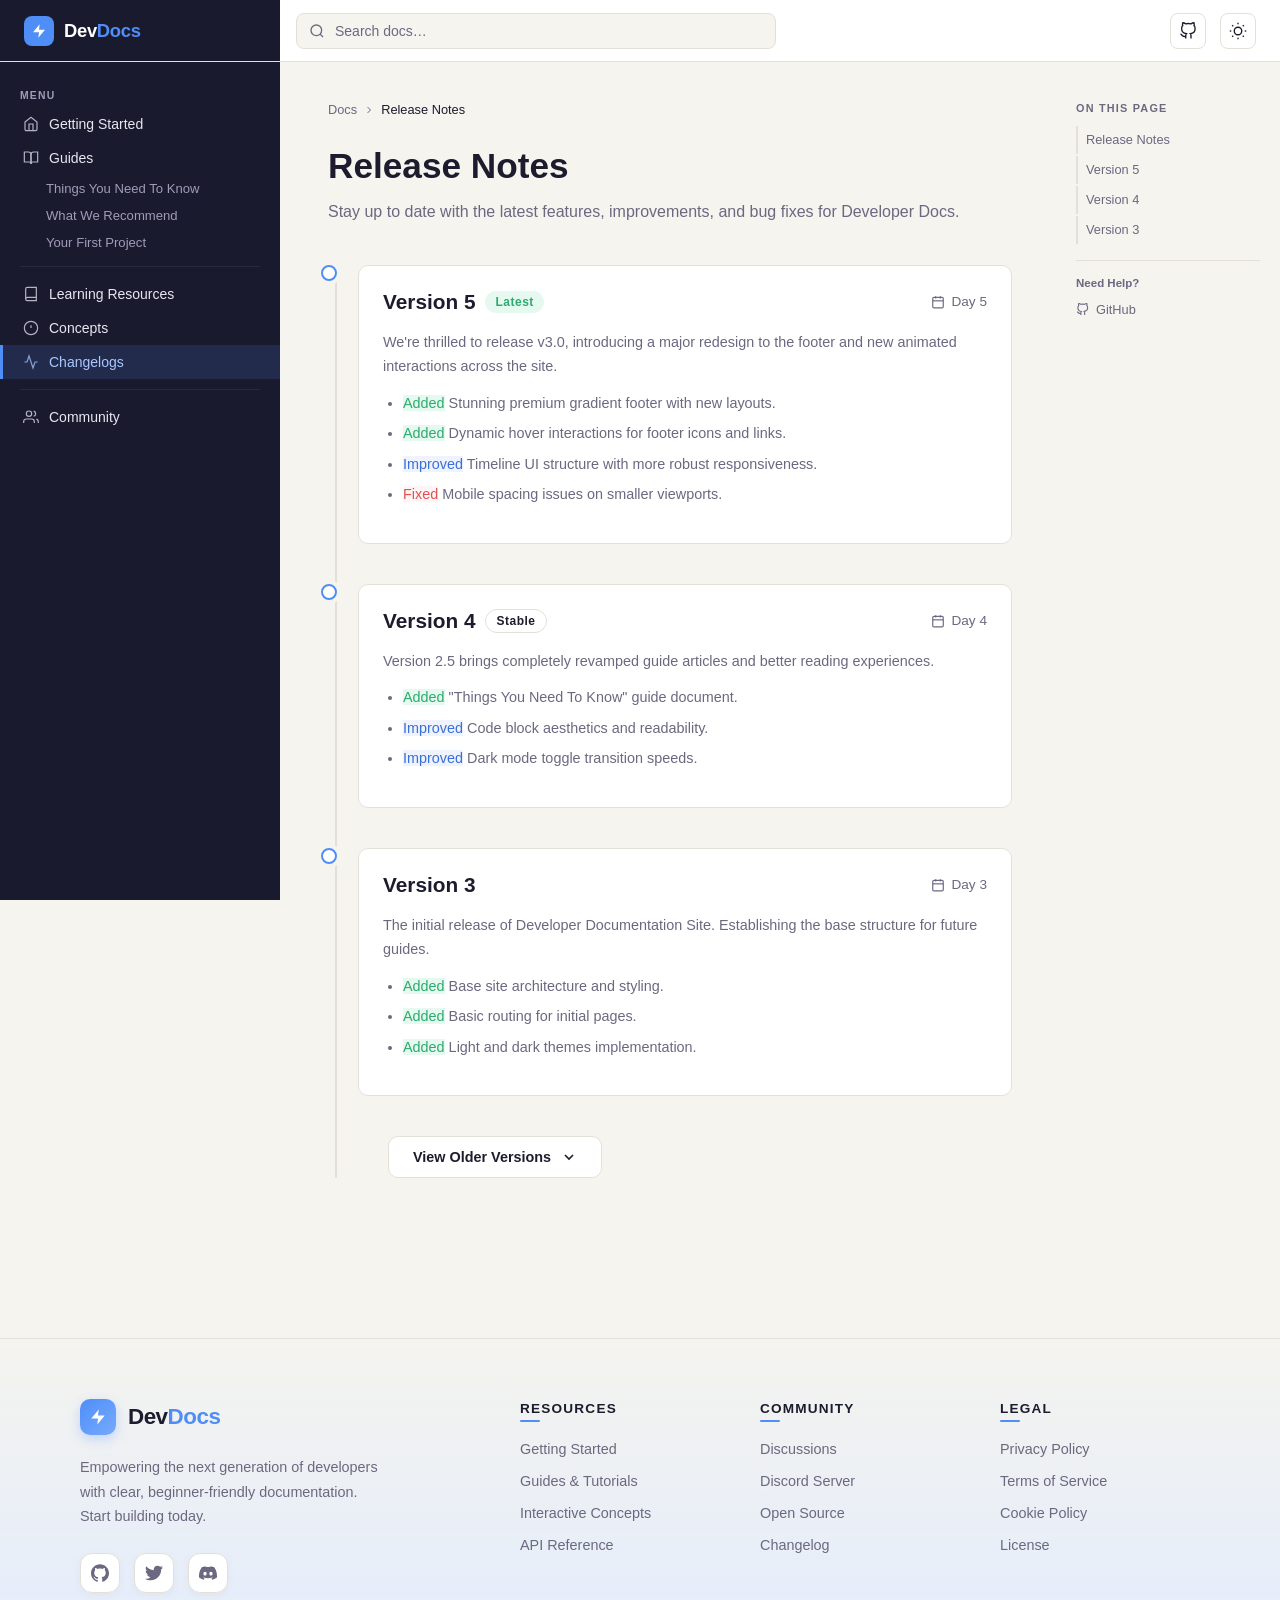
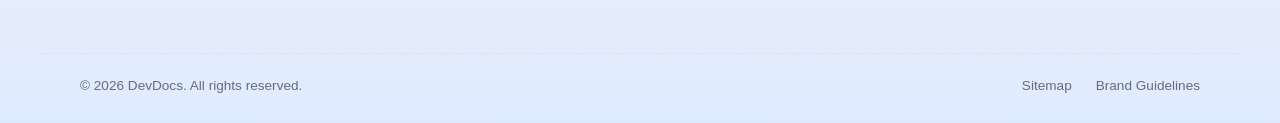
==== commit 8521d16e: "Changelog Date Update" ====
--- a/HTML/changelog.html
+++ b/HTML/changelog.html
@@ -124,7 +124,7 @@
       border-radius: 20px;
       letter-spacing: 0.5px;
     }
-    
+
     .timeline-item:first-child .version-badge {
       background: #e6f9f0;
       color: #2dab6e;
@@ -188,13 +188,35 @@
       vertical-align: middle;
     }
 
-    .change-added { background: #e6f9f0; color: #2dab6e; }
-    .change-fixed { background: #fff5f5; color: #e05252; }
-    .change-improved { background: #eef3ff; color: #3a6fd8; }
-
-    [data-theme="dark"] .change-added { background: #0a2016; color: #3dbb75; }
-    [data-theme="dark"] .change-fixed { background: #2a0a0a; color: #e05252; }
-    [data-theme="dark"] .change-improved { background: #0a152a; color: #5a8fee; }
+    .change-added {
+      background: #e6f9f0;
+      color: #2dab6e;
+    }
+
+    .change-fixed {
+      background: #fff5f5;
+      color: #e05252;
+    }
+
+    .change-improved {
+      background: #eef3ff;
+      color: #3a6fd8;
+    }
+
+    [data-theme="dark"] .change-added {
+      background: #0a2016;
+      color: #3dbb75;
+    }
+
+    [data-theme="dark"] .change-fixed {
+      background: #2a0a0a;
+      color: #e05252;
+    }
+
+    [data-theme="dark"] .change-improved {
+      background: #0a152a;
+      color: #5a8fee;
+    }
 
     /* Hidden items */
     .hidden-versions {
@@ -207,8 +229,15 @@
     }
 
     @keyframes fadeInDown {
-      from { opacity: 0; transform: translateY(-10px); }
-      to { opacity: 1; transform: translateY(0); }
+      from {
+        opacity: 0;
+        transform: translateY(-10px);
+      }
+
+      to {
+        opacity: 1;
+        transform: translateY(0);
+      }
     }
 
     .view-more-container {
@@ -338,7 +367,7 @@
           Getting Started
         </a>
 
-        <a href="#" class="nav-item">
+        <a href="HTML/things-you-need-to-know.html" class="nav-item">
           <svg viewBox="0 0 24 24">
             <path d="M2 3h6a4 4 0 0 1 4 4v14a3 3 0 0 0-3-3H2z" />
             <path d="M22 3h-6a4 4 0 0 0-4 4v14a3 3 0 0 1 3-3h7z" />
@@ -353,7 +382,7 @@
 
         <div class="nav-divider"></div>
 
-        <a href="#" class="nav-item">
+        <a href="learning-resources.html" class="nav-item">
           <svg viewBox="0 0 24 24">
             <path d="M4 19.5A2.5 2.5 0 0 1 6.5 17H20" />
             <path d="M6.5 2H20v20H6.5A2.5 2.5 0 0 1 4 19.5v-15A2.5 2.5 0 0 1 6.5 2z" />
@@ -361,7 +390,7 @@
           Learning Resources
         </a>
 
-        <a href="#" class="nav-item">
+        <a href="../HTML/concepts-asobi.html" class="nav-item">
           <svg viewBox="0 0 24 24">
             <circle cx="12" cy="12" r="10" />
             <line x1="12" y1="8" x2="12" y2="12" />
@@ -426,15 +455,18 @@
                     <line x1="8" y1="2" x2="8" y2="6" />
                     <line x1="3" y1="10" x2="21" y2="10" />
                   </svg>
-                  March 12, 2026
+                  Day 5
                 </div>
               </div>
               <div class="version-body">
-                <p>We're thrilled to release v3.0, introducing a major redesign to the footer and new animated interactions across the site.</p>
+                <p>We're thrilled to release v3.0, introducing a major redesign to the footer and new animated
+                  interactions across the site.</p>
                 <ul>
                   <li><span class="change-added">Added</span> Stunning premium gradient footer with new layouts.</li>
-                  <li><span class="change-added">Added</span> Dynamic hover interactions for footer icons and links.</li>
-                  <li><span class="change-improved">Improved</span> Timeline UI structure with more robust responsiveness.</li>
+                  <li><span class="change-added">Added</span> Dynamic hover interactions for footer icons and links.
+                  </li>
+                  <li><span class="change-improved">Improved</span> Timeline UI structure with more robust
+                    responsiveness.</li>
                   <li><span class="change-fixed">Fixed</span> Mobile spacing issues on smaller viewports.</li>
                 </ul>
               </div>
@@ -448,7 +480,8 @@
               <div class="version-header">
                 <div class="version-title">
                   Version 4
-                  <span class="version-badge" style="background:var(--surface); border:1px solid var(--border); color:var(--text);">Stable</span>
+                  <span class="version-badge"
+                    style="background:var(--surface); border:1px solid var(--border); color:var(--text);">Stable</span>
                 </div>
                 <div class="version-date">
                   <svg viewBox="0 0 24 24">
@@ -457,7 +490,7 @@
                     <line x1="8" y1="2" x2="8" y2="6" />
                     <line x1="3" y1="10" x2="21" y2="10" />
                   </svg>
-                  January 15, 2026
+                  Day 4
                 </div>
               </div>
               <div class="version-body">
@@ -486,11 +519,12 @@
                     <line x1="8" y1="2" x2="8" y2="6" />
                     <line x1="3" y1="10" x2="21" y2="10" />
                   </svg>
-                  October 05, 2025
+                  Day 3
                 </div>
               </div>
               <div class="version-body">
-                <p>The initial release of Developer Documentation Site. Establishing the base structure for future guides.</p>
+                <p>The initial release of Developer Documentation Site. Establishing the base structure for future
+                  guides.</p>
                 <ul>
                   <li><span class="change-added">Added</span> Base site architecture and styling.</li>
                   <li><span class="change-added">Added</span> Basic routing for initial pages.</li>
@@ -502,7 +536,7 @@
 
           <!-- Hidden Older Versions -->
           <div class="hidden-versions" id="hidden-versions">
-            
+
             <!-- Version 2 -->
             <div class="timeline-item" id="v2">
               <div class="timeline-icon"></div>
@@ -518,7 +552,7 @@
                       <line x1="8" y1="2" x2="8" y2="6" />
                       <line x1="3" y1="10" x2="21" y2="10" />
                     </svg>
-                    August 20, 2025
+                    Day 2
                   </div>
                 </div>
                 <div class="version-body">
@@ -546,7 +580,7 @@
                       <line x1="8" y1="2" x2="8" y2="6" />
                       <line x1="3" y1="10" x2="21" y2="10" />
                     </svg>
-                    July 01, 2025
+                    Day 1
                   </div>
                 </div>
                 <div class="version-body">
@@ -612,26 +646,33 @@
           </div>
           <span class="brand-name">Dev<span>Docs</span></span>
         </div>
-        <p>Empowering the next generation of developers with clear, beginner-friendly documentation. Start building today.</p>
+        <p>Empowering the next generation of developers with clear, beginner-friendly documentation. Start building
+          today.</p>
         <div class="footer-socials">
           <a href="https://github.com/GautamAdhish/Developers-Documentation-Site" aria-label="GitHub" target="_blank">
             <svg viewBox="0 0 24 24">
-              <path d="M12 .297c-6.63 0-12 5.373-12 12 0 5.303 3.438 9.8 8.205 11.385.6.113.82-.258.82-.577 0-.285-.01-1.04-.015-2.04-3.338.724-4.042-1.61-4.042-1.61C4.422 18.07 3.633 17.7 3.633 17.7c-1.087-.744.084-.729.084-.729 1.205.084 1.838 1.236 1.838 1.236 1.07 1.835 2.809 1.305 3.495.998.108-.776.417-1.305.76-1.605-2.665-.3-5.466-1.332-5.466-5.93 0-1.31.465-2.38 1.235-3.22-.135-.303-.54-1.523.105-3.176 0 0 1.005-.322 3.3 1.23.96-.267 1.98-.399 3-.405 1.02.006 2.04.138 3 .405 2.28-1.552 3.285-1.23 3.285-1.23.645 1.653.24 2.873.12 3.176.765.84 1.23 1.91 1.23 3.22 0 4.61-2.805 5.625-5.475 5.92.42.36.81 1.096.81 2.22 0 1.606-.015 2.896-.015 3.286 0 .315.21.69.825.57C20.565 22.092 24 17.592 24 12.297c0-6.627-5.373-12-12-12"></path>
+              <path
+                d="M12 .297c-6.63 0-12 5.373-12 12 0 5.303 3.438 9.8 8.205 11.385.6.113.82-.258.82-.577 0-.285-.01-1.04-.015-2.04-3.338.724-4.042-1.61-4.042-1.61C4.422 18.07 3.633 17.7 3.633 17.7c-1.087-.744.084-.729.084-.729 1.205.084 1.838 1.236 1.838 1.236 1.07 1.835 2.809 1.305 3.495.998.108-.776.417-1.305.76-1.605-2.665-.3-5.466-1.332-5.466-5.93 0-1.31.465-2.38 1.235-3.22-.135-.303-.54-1.523.105-3.176 0 0 1.005-.322 3.3 1.23.96-.267 1.98-.399 3-.405 1.02.006 2.04.138 3 .405 2.28-1.552 3.285-1.23 3.285-1.23.645 1.653.24 2.873.12 3.176.765.84 1.23 1.91 1.23 3.22 0 4.61-2.805 5.625-5.475 5.92.42.36.81 1.096.81 2.22 0 1.606-.015 2.896-.015 3.286 0 .315.21.69.825.57C20.565 22.092 24 17.592 24 12.297c0-6.627-5.373-12-12-12">
+              </path>
             </svg>
           </a>
           <a href="#" aria-label="Twitter">
             <svg viewBox="0 0 24 24">
-              <path d="M23.954 4.569c-.885.389-1.83.654-2.825.775 1.014-.611 1.794-1.574 2.163-2.723-.951.555-2.005.959-3.127 1.184-.896-.959-2.173-1.559-3.591-1.559-2.717 0-4.92 2.203-4.92 4.917 0 .39.045.765.127 1.124C7.691 8.094 4.066 6.13 1.64 3.161c-.427.722-.666 1.561-.666 2.475 0 1.71.87 3.213 2.188 4.096-.807-.026-1.566-.248-2.228-.616v.061c0 2.385 1.693 4.374 3.946 4.827-.413.111-.849.171-1.296.171-.314 0-.615-.03-.916-.086.631 1.953 2.445 3.377 4.604 3.417-1.68 1.319-3.809 2.105-6.102 2.105-.39 0-.779-.023-1.17-.067 2.189 1.394 4.768 2.209 7.557 2.209 9.054 0 13.999-7.496 13.999-13.986 0-.209 0-.42-.015-.63.961-.689 1.8-1.56 2.46-2.548l-.047-.02z"></path>
+              <path
+                d="M23.954 4.569c-.885.389-1.83.654-2.825.775 1.014-.611 1.794-1.574 2.163-2.723-.951.555-2.005.959-3.127 1.184-.896-.959-2.173-1.559-3.591-1.559-2.717 0-4.92 2.203-4.92 4.917 0 .39.045.765.127 1.124C7.691 8.094 4.066 6.13 1.64 3.161c-.427.722-.666 1.561-.666 2.475 0 1.71.87 3.213 2.188 4.096-.807-.026-1.566-.248-2.228-.616v.061c0 2.385 1.693 4.374 3.946 4.827-.413.111-.849.171-1.296.171-.314 0-.615-.03-.916-.086.631 1.953 2.445 3.377 4.604 3.417-1.68 1.319-3.809 2.105-6.102 2.105-.39 0-.779-.023-1.17-.067 2.189 1.394 4.768 2.209 7.557 2.209 9.054 0 13.999-7.496 13.999-13.986 0-.209 0-.42-.015-.63.961-.689 1.8-1.56 2.46-2.548l-.047-.02z">
+              </path>
             </svg>
           </a>
           <a href="#" aria-label="Discord">
             <svg viewBox="0 0 24 24">
-              <path d="M20.317 4.37a19.791 19.791 0 0 0-4.885-1.515.074.074 0 0 0-.079.037c-.21.375-.444.864-.608 1.25a18.27 18.27 0 0 0-5.487 0 12.64 12.64 0 0 0-.617-1.25.077.077 0 0 0-.079-.037A19.736 19.736 0 0 0 3.677 4.37a.07.07 0 0 0-.032.027C.533 9.046-.32 13.58.099 18.057a.082.082 0 0 0 .031.057 19.9 19.9 0 0 0 5.993 3.03.078.078 0 0 0 .084-.028 14.09 14.09 0 0 0 1.226-1.994.076.076 0 0 0-.041-.106 13.107 13.107 0 0 1-1.872-.892.077.077 0 0 1-.008-.128 10.2 10.2 0 0 0 .372-.292.074.074 0 0 1 .077-.01c3.928 1.793 8.18 1.793 12.062 0a.074.074 0 0 1 .078.01c.12.098.246.198.373.292a.077.077 0 0 1-.006.127 12.299 12.299 0 0 1-1.873.892.077.077 0 0 0-.041.107c.36.698.772 1.362 1.225 1.993a.076.076 0 0 0 .084.028 19.839 19.839 0 0 0 6.002-3.03.077.077 0 0 0 .032-.054c.5-5.177-.838-9.674-3.549-13.66a.061.061 0 0 0-.031-.028zM8.02 15.33c-1.183 0-2.157-1.085-2.157-2.419 0-1.333.956-2.419 2.157-2.419 1.21 0 2.176 1.096 2.157 2.42 0 1.333-.956 2.418-2.157 2.418zm7.975 0c-1.183 0-2.157-1.085-2.157-2.419 0-1.333.955-2.419 2.157-2.419 1.21 0 2.176 1.096 2.157 2.42 0 1.333-.946 2.418-2.157 2.418z"></path>
+              <path
+                d="M20.317 4.37a19.791 19.791 0 0 0-4.885-1.515.074.074 0 0 0-.079.037c-.21.375-.444.864-.608 1.25a18.27 18.27 0 0 0-5.487 0 12.64 12.64 0 0 0-.617-1.25.077.077 0 0 0-.079-.037A19.736 19.736 0 0 0 3.677 4.37a.07.07 0 0 0-.032.027C.533 9.046-.32 13.58.099 18.057a.082.082 0 0 0 .031.057 19.9 19.9 0 0 0 5.993 3.03.078.078 0 0 0 .084-.028 14.09 14.09 0 0 0 1.226-1.994.076.076 0 0 0-.041-.106 13.107 13.107 0 0 1-1.872-.892.077.077 0 0 1-.008-.128 10.2 10.2 0 0 0 .372-.292.074.074 0 0 1 .077-.01c3.928 1.793 8.18 1.793 12.062 0a.074.074 0 0 1 .078.01c.12.098.246.198.373.292a.077.077 0 0 1-.006.127 12.299 12.299 0 0 1-1.873.892.077.077 0 0 0-.041.107c.36.698.772 1.362 1.225 1.993a.076.076 0 0 0 .084.028 19.839 19.839 0 0 0 6.002-3.03.077.077 0 0 0 .032-.054c.5-5.177-.838-9.674-3.549-13.66a.061.061 0 0 0-.031-.028zM8.02 15.33c-1.183 0-2.157-1.085-2.157-2.419 0-1.333.956-2.419 2.157-2.419 1.21 0 2.176 1.096 2.157 2.42 0 1.333-.956 2.418-2.157 2.418zm7.975 0c-1.183 0-2.157-1.085-2.157-2.419 0-1.333.955-2.419 2.157-2.419 1.21 0 2.176 1.096 2.157 2.42 0 1.333-.946 2.418-2.157 2.418z">
+              </path>
             </svg>
           </a>
         </div>
       </div>
-      
+
       <div class="footer-column">
         <h4 class="footer-heading">Resources</h4>
         <ul>
@@ -641,7 +682,7 @@
           <li><a href="#">API Reference</a></li>
         </ul>
       </div>
-      
+
       <div class="footer-column">
         <h4 class="footer-heading">Community</h4>
         <ul>
@@ -651,7 +692,7 @@
           <li><a href="#">Changelog</a></li>
         </ul>
       </div>
-      
+
       <div class="footer-column">
         <h4 class="footer-heading">Legal</h4>
         <ul>
@@ -662,7 +703,7 @@
         </ul>
       </div>
     </div>
-    
+
     <div class="footer-bottom">
       <p>&copy; 2026 DevDocs. All rights reserved.</p>
       <div class="footer-bottom-links">
@@ -711,7 +752,7 @@
     if (viewMoreBtn && hiddenVersions) {
       viewMoreBtn.addEventListener('click', () => {
         const isExpanded = hiddenVersions.classList.contains('expanded');
-        
+
         if (isExpanded) {
           hiddenVersions.classList.remove('expanded');
           viewMoreBtn.classList.remove('expanded');
@@ -762,4 +803,4 @@
 
 </body>
 
-</html>
+</html>
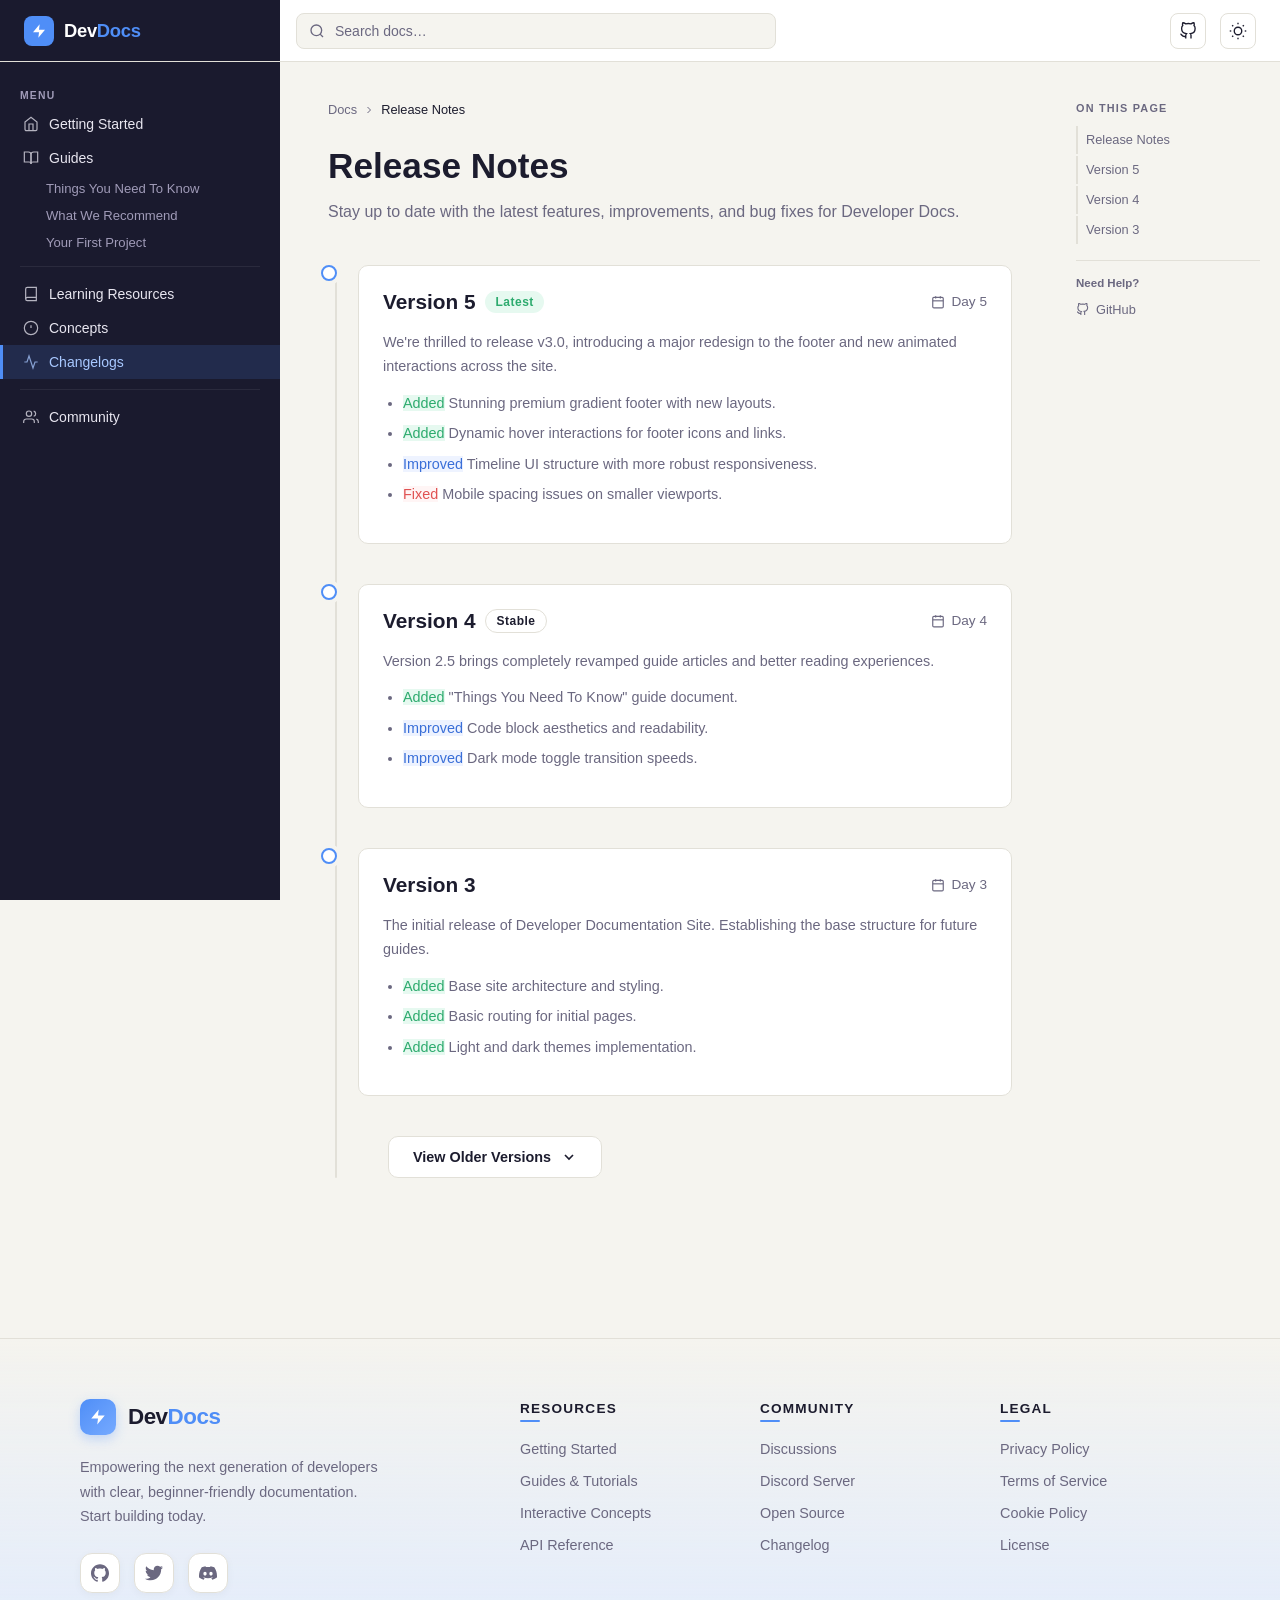
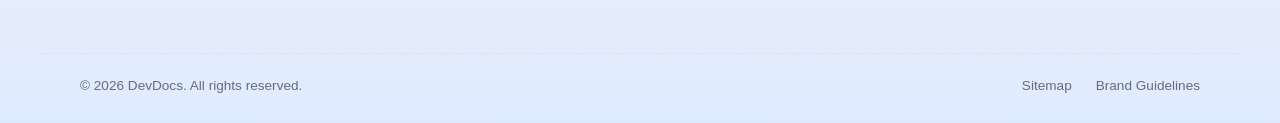
==== commit f60368fb: "Minor Updates." ====
--- a/HTML/changelog.html
+++ b/HTML/changelog.html
@@ -574,6 +574,7 @@
                     Version 1
                   </div>
                   <div class="version-date">
+
                     <svg viewBox="0 0 24 24">
                       <rect x="3" y="4" width="18" height="18" rx="2" ry="2" />
                       <line x1="16" y1="2" x2="16" y2="6" />
